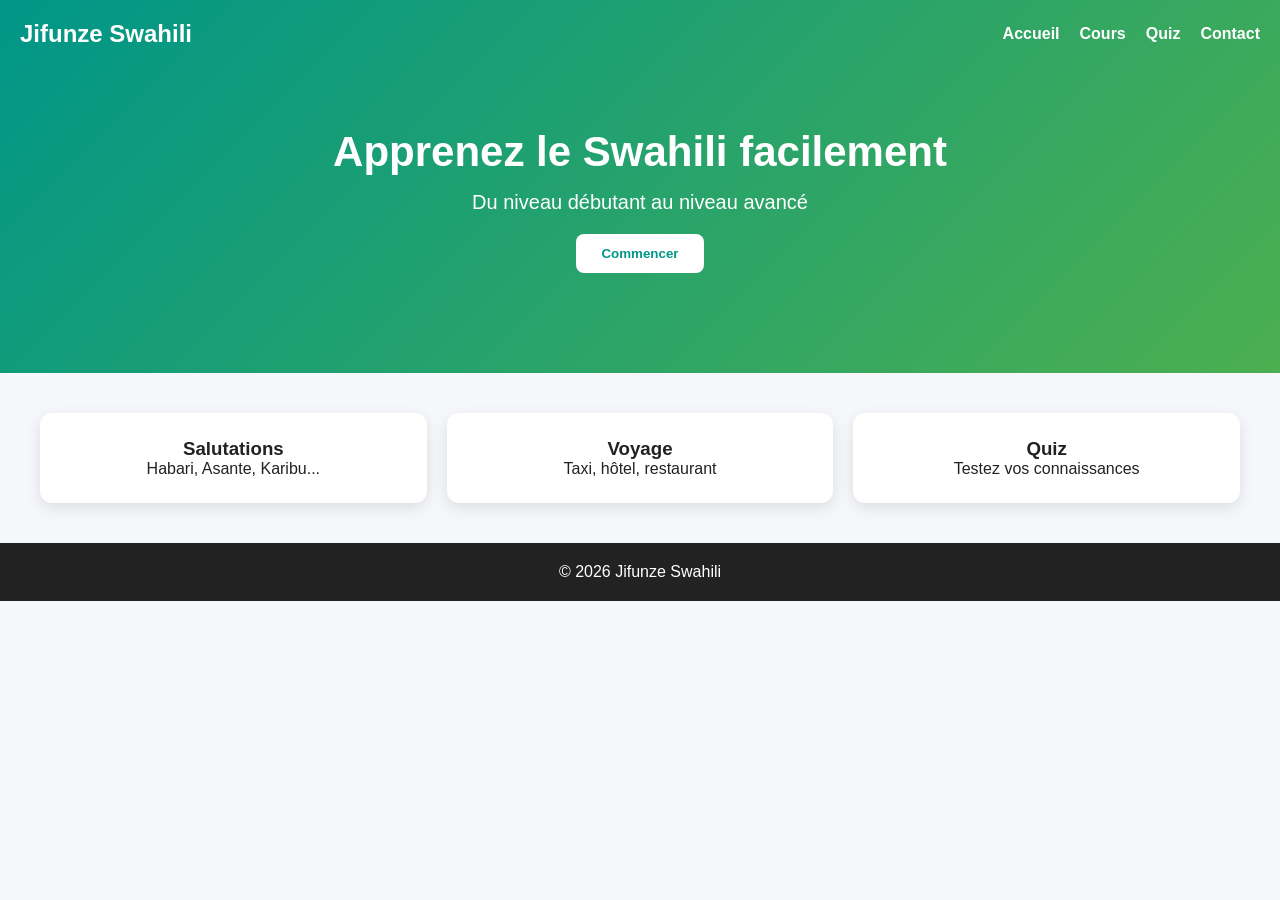
==== site swahili/index.html @ 834275ed "Site structuration" ====
<!DOCTYPE html>
<html lang="fr">

<head>
    <meta charset="UTF-8">
    <meta name="viewport" content="width=device-width, initial-scale=1.0">
    <title>Jifunze Swahili</title>
    <link rel="stylesheet" href="styles.css">
</head>

<body>

    <header>
        <nav>
            <h1>Jifunze Swahili</h1>
            <ul>
                <li><a href="#">Accueil</a></li>
                <li><a href="#">Cours</a></li>
                <li><a href="#">Quiz</a></li>
                <li><a href="#">Contact</a></li>
            </ul>
        </nav>

        <div class="hero">
            <h2>Apprenez le Swahili facilement</h2>
            <p>Du niveau débutant au niveau avancé</p>
            <button>Commencer</button>
        </div>
    </header>

    <section class="cards">

        <div class="card">
            <h3>Salutations</h3>
            <p>Habari, Asante, Karibu...</p>
        </div>

        <div class="card">
            <h3>Voyage</h3>
            <p>Taxi, hôtel, restaurant</p>
        </div>

        <div class="card">
            <h3>Quiz</h3>
            <p>Testez vos connaissances</p>
        </div>

    </section>

    <footer>
        <p>© 2026 Jifunze Swahili</p>
    </footer>

</body>

</html>
---- site swahili/styles.css ----
* {
  margin: 0;
  padding: 0;
  box-sizing: border-box;
  font-family: Arial, sans-serif;
}

body {
  background: #f5f7fa;
  color: #222;
}

header {
  background: linear-gradient(135deg, #009688, #4caf50);
  color: white;
  padding: 20px;
}

nav {
  display: flex;
  justify-content: space-between;
  align-items: center;
}

nav ul {
  display: flex;
  list-style: none;
  gap: 20px;
}

nav a {
  color: white;
  text-decoration: none;
  font-weight: bold;
}

.hero {
  text-align: center;
  padding: 80px 20px;
}

.hero h2 {
  font-size: 42px;
  margin-bottom: 15px;
}

.hero p {
  font-size: 20px;
  margin-bottom: 20px;
}

button {
  padding: 12px 25px;
  border: none;
  background: #fff;
  color: #009688;
  font-weight: bold;
  border-radius: 8px;
  cursor: pointer;
}

.cards {
  display: grid;
  grid-template-columns: repeat(auto-fit, minmax(250px, 1fr));
  gap: 20px;
  padding: 40px;
}

.card {
  background: white;
  padding: 25px;
  border-radius: 12px;
  box-shadow: 0 5px 15px rgba(0, 0, 0, 0.1);
  text-align: center;
}

footer {
  text-align: center;
  padding: 20px;
  background: #222;
  color: white;
}
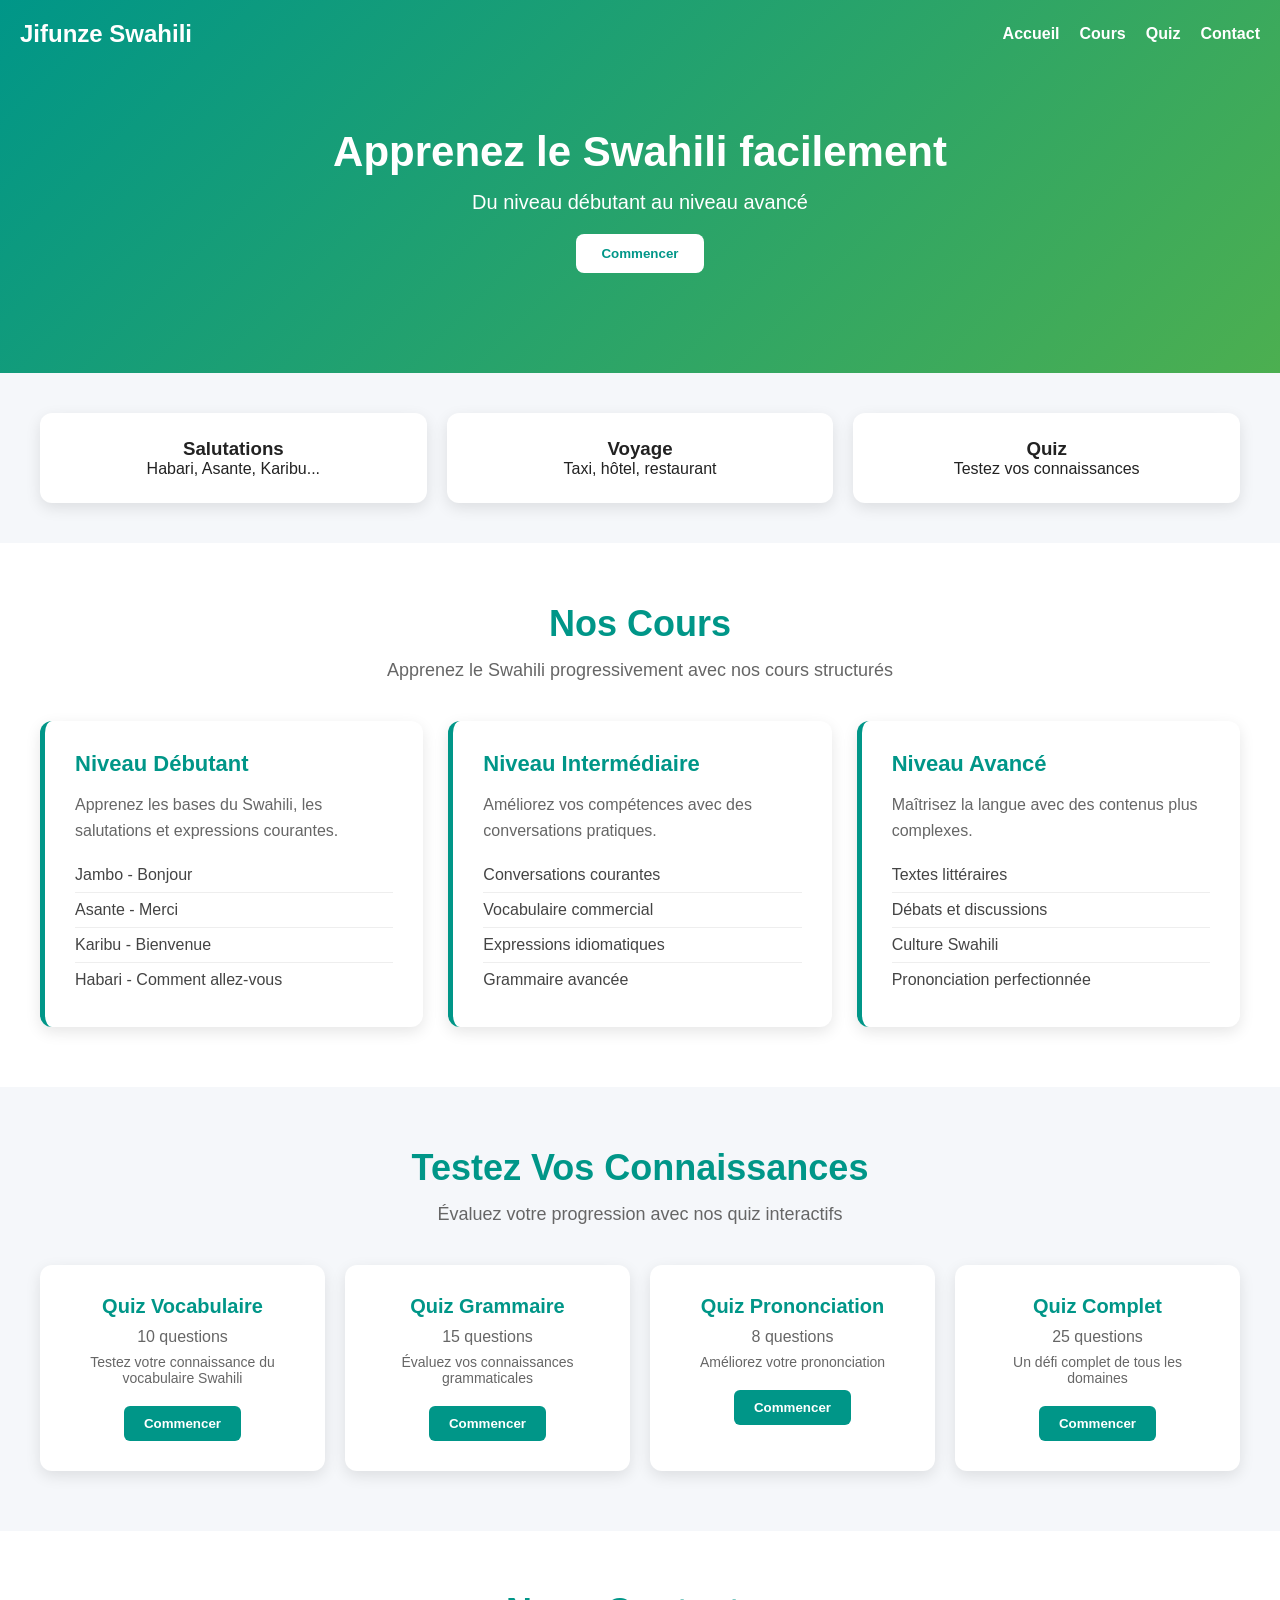
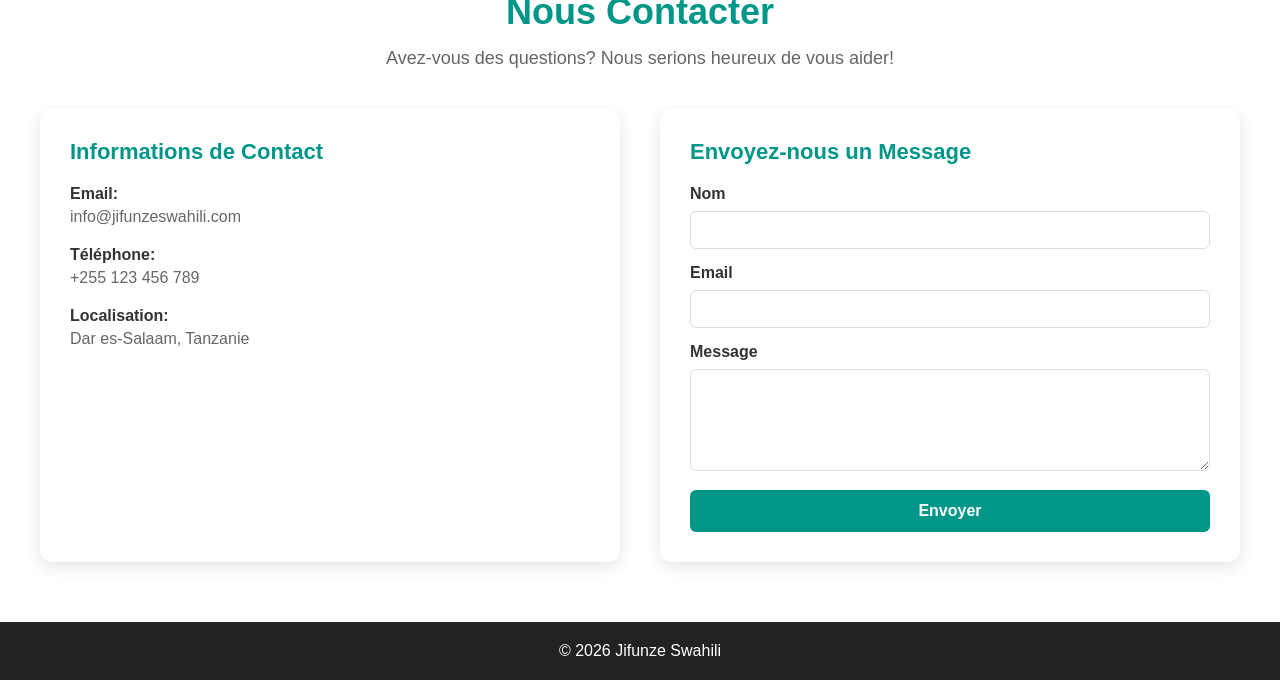
==== commit 35d47605: "Upload corrected files This is the first push of the corrected code lines and files" ====
--- a/site swahili/index.html
+++ b/site swahili/index.html
@@ -13,11 +13,17 @@
     <header>
         <nav>
             <h1>Jifunze Swahili</h1>
+            <input type="checkbox" id="nav-toggle" class="nav-toggle-input">
+            <label for="nav-toggle" class="nav-toggle" aria-label="Toggle menu">
+                <span></span>
+                <span></span>
+                <span></span>
+            </label>
             <ul>
-                <li><a href="#">Accueil</a></li>
-                <li><a href="#">Cours</a></li>
-                <li><a href="#">Quiz</a></li>
-                <li><a href="#">Contact</a></li>
+                <li><a href="#accueil">Accueil</a></li>
+                <li><a href="#cours">Cours</a></li>
+                <li><a href="#quiz">Quiz</a></li>
+                <li><a href="#contact">Contact</a></li>
             </ul>
         </nav>
 
@@ -28,7 +34,7 @@
         </div>
     </header>
 
-    <section class="cards">
+    <section id="accueil" class="cards">
 
         <div class="card">
             <h3>Salutations</h3>
@@ -47,6 +53,120 @@
 
     </section>
 
+    <section id="cours" class="section-content">
+        <div class="container">
+            <h2>Nos Cours</h2>
+            <p class="section-intro">Apprenez le Swahili progressivement avec nos cours structurés</p>
+            <div class="courses-grid">
+                <div class="course-card">
+                    <h3>Niveau Débutant</h3>
+                    <p>Apprenez les bases du Swahili, les salutations et expressions courantes.</p>
+                    <ul>
+                        <li>Jambo - Bonjour</li>
+                        <li>Asante - Merci</li>
+                        <li>Karibu - Bienvenue</li>
+                        <li>Habari - Comment allez-vous</li>
+                    </ul>
+                </div>
+                <div class="course-card">
+                    <h3>Niveau Intermédiaire</h3>
+                    <p>Améliorez vos compétences avec des conversations pratiques.</p>
+                    <ul>
+                        <li>Conversations courantes</li>
+                        <li>Vocabulaire commercial</li>
+                        <li>Expressions idiomatiques</li>
+                        <li>Grammaire avancée</li>
+                    </ul>
+                </div>
+                <div class="course-card">
+                    <h3>Niveau Avancé</h3>
+                    <p>Maîtrisez la langue avec des contenus plus complexes.</p>
+                    <ul>
+                        <li>Textes littéraires</li>
+                        <li>Débats et discussions</li>
+                        <li>Culture Swahili</li>
+                        <li>Prononciation perfectionnée</li>
+                    </ul>
+                </div>
+            </div>
+        </div>
+    </section>
+
+    <section id="quiz" class="section-content">
+        <div class="container">
+            <h2>Testez Vos Connaissances</h2>
+            <p class="section-intro">Évaluez votre progression avec nos quiz interactifs</p>
+            <div class="quiz-grid">
+                <div class="quiz-card">
+                    <h3>Quiz Vocabulaire</h3>
+                    <p>10 questions</p>
+                    <p class="description">Testez votre connaissance du vocabulaire Swahili</p>
+                    <button class="quiz-btn">Commencer</button>
+                </div>
+                <div class="quiz-card">
+                    <h3>Quiz Grammaire</h3>
+                    <p>15 questions</p>
+                    <p class="description">Évaluez vos connaissances grammaticales</p>
+                    <button class="quiz-btn">Commencer</button>
+                </div>
+                <div class="quiz-card">
+                    <h3>Quiz Prononciation</h3>
+                    <p>8 questions</p>
+                    <p class="description">Améliorez votre prononciation</p>
+                    <button class="quiz-btn">Commencer</button>
+                </div>
+                <div class="quiz-card">
+                    <h3>Quiz Complet</h3>
+                    <p>25 questions</p>
+                    <p class="description">Un défi complet de tous les domaines</p>
+                    <button class="quiz-btn">Commencer</button>
+                </div>
+            </div>
+        </div>
+    </section>
+
+    <section id="contact" class="section-content">
+        <div class="container">
+            <h2>Nous Contacter</h2>
+            <p class="section-intro">Avez-vous des questions? Nous serions heureux de vous aider!</p>
+            <div class="contact-grid">
+                <div class="contact-info">
+                    <h3>Informations de Contact</h3>
+                    <div class="info-item">
+                        <strong>Email:</strong>
+                        <p>info@jifunzeswahili.com</p>
+                    </div>
+                    <div class="info-item">
+                        <strong>Téléphone:</strong>
+                        <p>+255 123 456 789</p>
+                    </div>
+                    <div class="info-item">
+                        <strong>Localisation:</strong>
+                        <p>Dar es-Salaam, Tanzanie</p>
+                    </div>
+                </div>
+                <div class="contact-form">
+                    <h3>Envoyez-nous un Message</h3>
+                    <form>
+                        <div class="form-group">
+                            <label for="name">Nom</label>
+                            <input type="text" id="name" name="name" required>
+                        </div>
+                        <div class="form-group">
+                            <label for="email">Email</label>
+                            <input type="email" id="email" name="email" required>
+                        </div>
+                        <div class="form-group">
+                            <label for="message">Message</label>
+                            <textarea id="message" name="message" rows="5" required></textarea>
+                        </div>
+                        <button type="submit" class="form-btn">Envoyer</button>
+                    </form>
+                </div>
+            </div>
+        </div>
+    </section>
+
     <footer>
         <p>© 2026 Jifunze Swahili</p>
     </footer>
--- a/site swahili/styles.css
+++ b/site swahili/styles.css
@@ -20,6 +20,8 @@
   display: flex;
   justify-content: space-between;
   align-items: center;
+  gap: 15px;
+  position: relative;
 }
 
 nav ul {
@@ -32,6 +34,26 @@
   color: white;
   text-decoration: none;
   font-weight: bold;
+}
+
+.nav-toggle-input {
+  display: none;
+}
+
+.nav-toggle {
+  display: none;
+  flex-direction: column;
+  justify-content: space-between;
+  width: 28px;
+  height: 22px;
+  cursor: pointer;
+}
+
+.nav-toggle span {
+  display: block;
+  height: 3px;
+  background: white;
+  border-radius: 2px;
 }
 
 .hero {
@@ -79,4 +101,309 @@
   padding: 20px;
   background: #222;
   color: white;
-}+}
+
+.section-content {
+  padding: 60px 20px;
+  background: white;
+}
+
+.section-content:nth-child(even) {
+  background: #f5f7fa;
+}
+
+.container {
+  max-width: 1200px;
+  margin: 0 auto;
+}
+
+.section-content h2 {
+  font-size: 36px;
+  color: #009688;
+  margin-bottom: 15px;
+  text-align: center;
+}
+
+.section-intro {
+  text-align: center;
+  font-size: 18px;
+  color: #666;
+  margin-bottom: 40px;
+}
+
+.courses-grid {
+  display: grid;
+  grid-template-columns: repeat(auto-fit, minmax(280px, 1fr));
+  gap: 25px;
+  margin-top: 30px;
+}
+
+.course-card {
+  background: white;
+  padding: 30px;
+  border-radius: 12px;
+  box-shadow: 0 5px 15px rgba(0, 0, 0, 0.1);
+  border-left: 5px solid #009688;
+}
+
+.course-card h3 {
+  color: #009688;
+  margin-bottom: 15px;
+  font-size: 22px;
+}
+
+.course-card p {
+  color: #666;
+  margin-bottom: 15px;
+  line-height: 1.6;
+}
+
+.course-card ul {
+  list-style: none;
+  padding: 0;
+}
+
+.course-card li {
+  padding: 8px 0;
+  color: #444;
+  border-bottom: 1px solid #eee;
+}
+
+.course-card li:last-child {
+  border-bottom: none;
+}
+
+.quiz-grid {
+  display: grid;
+  grid-template-columns: repeat(auto-fit, minmax(250px, 1fr));
+  gap: 20px;
+  margin-top: 30px;
+}
+
+.quiz-card {
+  background: white;
+  padding: 30px;
+  border-radius: 12px;
+  box-shadow: 0 5px 15px rgba(0, 0, 0, 0.1);
+  text-align: center;
+  transition: transform 0.3s ease;
+}
+
+.quiz-card:hover {
+  transform: translateY(-5px);
+  box-shadow: 0 10px 25px rgba(0, 0, 0, 0.15);
+}
+
+.quiz-card h3 {
+  color: #009688;
+  margin-bottom: 10px;
+  font-size: 20px;
+}
+
+.quiz-card p {
+  color: #666;
+  margin-bottom: 8px;
+}
+
+.quiz-card .description {
+  font-size: 14px;
+  margin-bottom: 20px;
+}
+
+.quiz-btn {
+  padding: 10px 20px;
+  background: #009688;
+  color: white;
+  border: none;
+  border-radius: 6px;
+  cursor: pointer;
+  font-weight: bold;
+  transition: background 0.3s ease;
+}
+
+.quiz-btn:hover {
+  background: #007a6b;
+}
+
+.contact-grid {
+  display: grid;
+  grid-template-columns: repeat(auto-fit, minmax(300px, 1fr));
+  gap: 40px;
+  margin-top: 30px;
+}
+
+.contact-info,
+.contact-form {
+  background: white;
+  padding: 30px;
+  border-radius: 12px;
+  box-shadow: 0 5px 15px rgba(0, 0, 0, 0.1);
+}
+
+.contact-info h3,
+.contact-form h3 {
+  color: #009688;
+  margin-bottom: 20px;
+  font-size: 22px;
+}
+
+.info-item {
+  margin-bottom: 20px;
+}
+
+.info-item strong {
+  color: #333;
+  display: block;
+  margin-bottom: 5px;
+}
+
+.info-item p {
+  color: #666;
+  margin: 0;
+}
+
+.form-group {
+  margin-bottom: 15px;
+}
+
+.form-group label {
+  display: block;
+  margin-bottom: 8px;
+  color: #333;
+  font-weight: bold;
+}
+
+.form-group input,
+.form-group textarea {
+  width: 100%;
+  padding: 10px;
+  border: 1px solid #ddd;
+  border-radius: 6px;
+  font-family: Arial, sans-serif;
+  font-size: 14px;
+}
+
+.form-group input:focus,
+.form-group textarea:focus {
+  outline: none;
+  border-color: #009688;
+  box-shadow: 0 0 5px rgba(0, 150, 136, 0.2);
+}
+
+.form-btn {
+  width: 100%;
+  padding: 12px;
+  background: #009688;
+  color: white;
+  border: none;
+  border-radius: 6px;
+  cursor: pointer;
+  font-weight: bold;
+  font-size: 16px;
+  transition: background 0.3s ease;
+}
+
+.form-btn:hover {
+  background: #007a6b;
+}
+
+/* Responsive Design */
+@media (max-width: 768px) {
+  header {
+    padding: 15px;
+  }
+
+  nav {
+    flex-direction: row;
+    gap: 15px;
+    align-items: center;
+    flex-wrap: wrap;
+  }
+
+  nav h1 {
+    flex: 1;
+    order: 1;
+  }
+
+  .nav-toggle {
+    display: flex;
+    order: 2;
+  }
+
+  nav ul {
+    order: 3;
+    flex-basis: 100%;
+  }
+
+  nav ul {
+    display: none;
+    flex-direction: column;
+    gap: 10px;
+    text-align: center;
+    width: 100%;
+    margin-top: 10px;
+    padding: 15px 0;
+    background: rgba(255, 255, 255, 0.08);
+    border-radius: 12px;
+  }
+
+  .nav-toggle-input:checked~ul {
+    display: flex;
+  }
+
+  .hero {
+    padding: 40px 20px;
+  }
+
+  .hero h2 {
+    font-size: 32px;
+  }
+
+  .hero p {
+    font-size: 16px;
+  }
+
+  .cards {
+    padding: 20px;
+    grid-template-columns: 1fr;
+  }
+
+  .card {
+    padding: 20px;
+  }
+
+  .section-content {
+    padding: 40px 15px;
+  }
+
+  .section-content h2 {
+    font-size: 28px;
+  }
+
+  .courses-grid,
+  .quiz-grid,
+  .contact-grid {
+    gap: 15px;
+  }
+
+  .course-card,
+  .quiz-card,
+  .contact-info,
+  .contact-form {
+    padding: 20px;
+  }
+
+
+  @media (max-width: 480px) {
+    .hero h2 {
+      font-size: 28px;
+    }
+
+    .hero p {
+      font-size: 14px;
+    }
+
+    button {
+      padding: 10px 20px;
+    }
+  }
